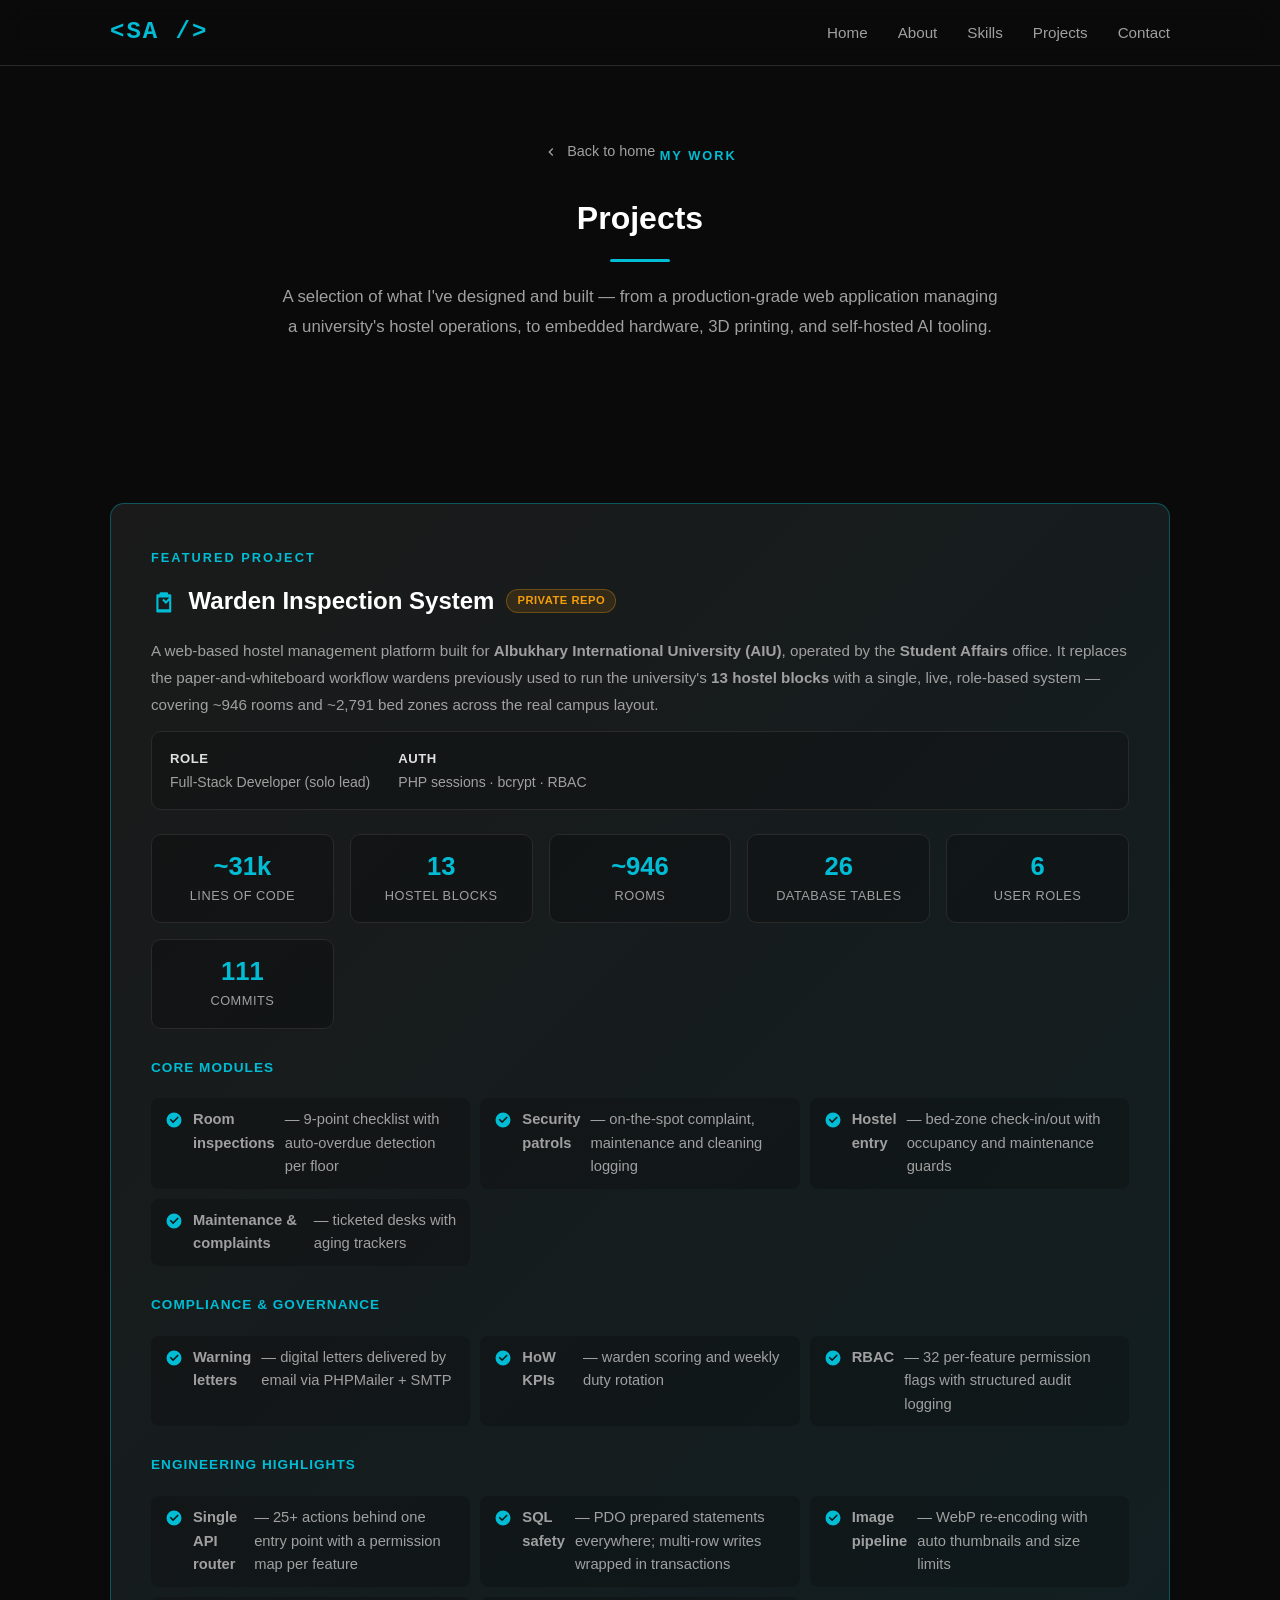
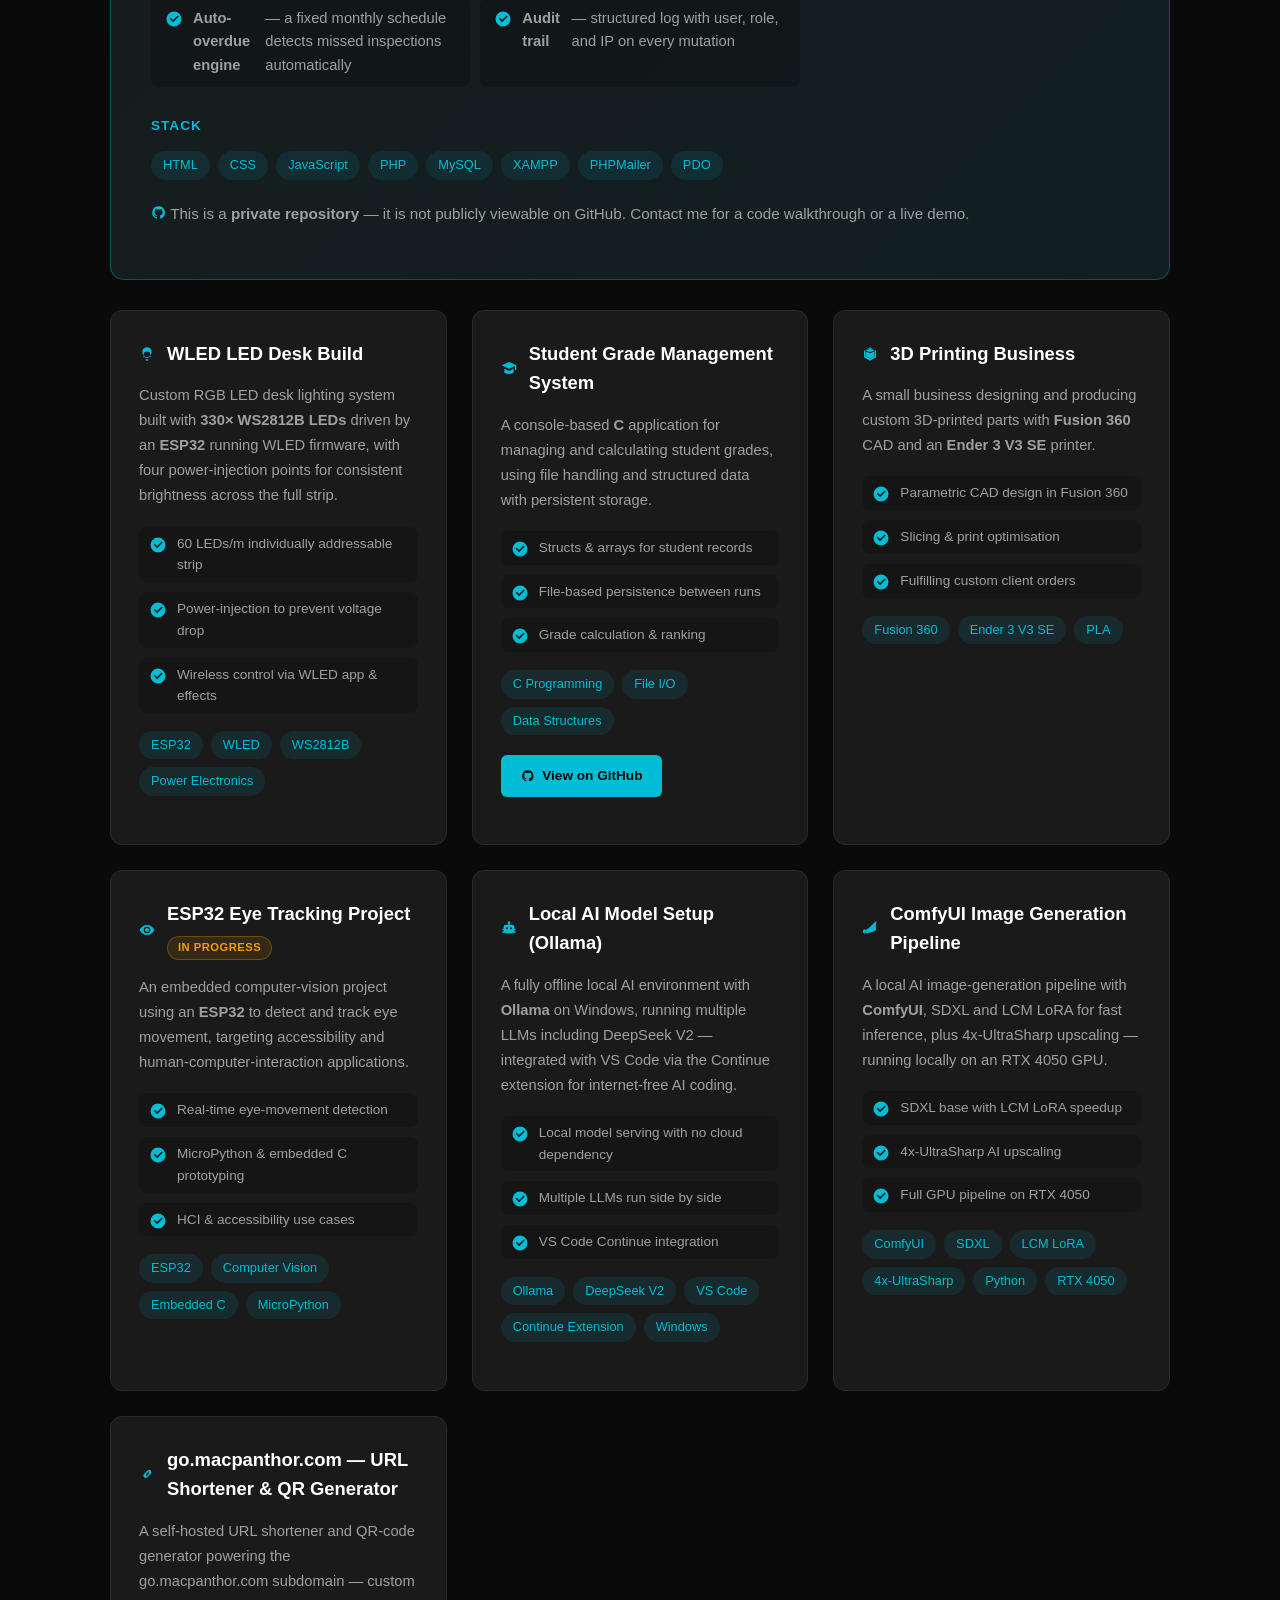
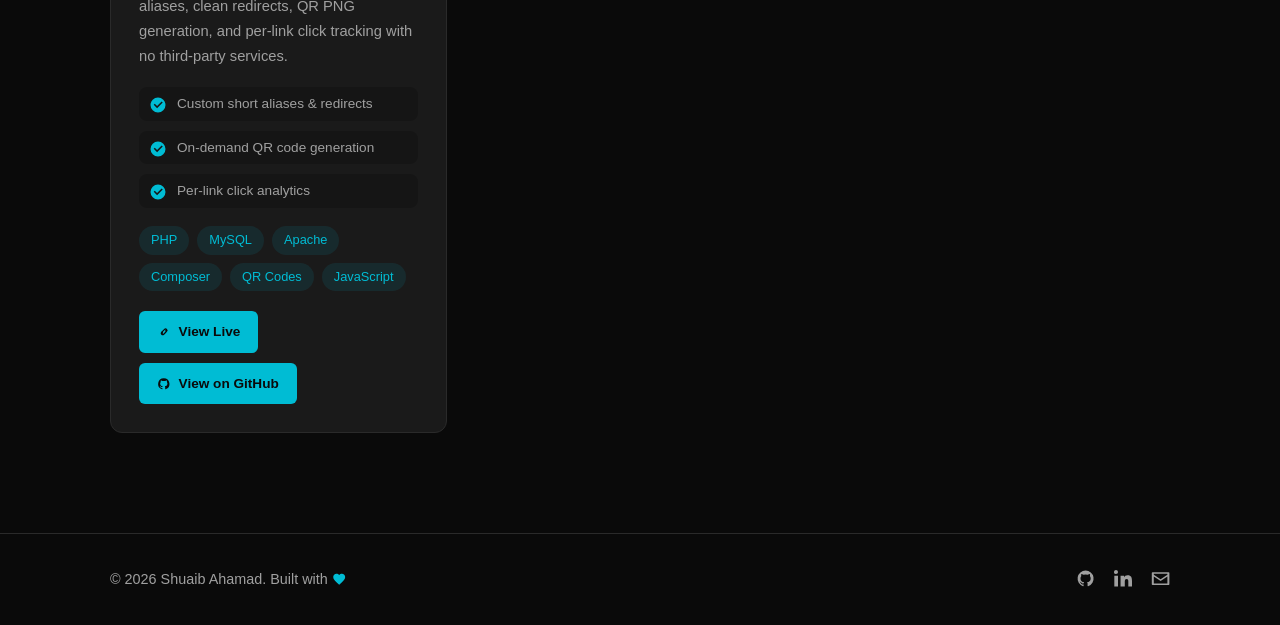
==== projects.html @ e22084c8 "Add dedicated projects page and update portfolio structure - Introduced `projects.html` for detailed" ====
<!DOCTYPE html>
<html lang="en">
<head>
  <meta charset="UTF-8">
  <meta name="viewport" content="width=device-width, initial-scale=1.0">
  <meta name="description" content="Projects by Shuaib Ahamad — the Warden Inspection System, WLED LED desk build, student grade management, 3D printing, ESP32 eye tracking, and more.">
  <title>Projects | Shuaib Ahamad</title>
  <meta property="og:title" content="Projects | Shuaib Ahamad" />
  <meta property="og:description" content="Explore Shuaib Ahamad's projects — full-stack web systems, embedded hardware, and 3D printing." />
  <meta property="og:url" content="https://macpanthor.com/projects.html" />
  <meta property="og:type" content="website" />
  <meta name="theme-color" content="#0a0a0a" />
  <link rel="canonical" href="https://macpanthor.com/projects.html" />
  <link rel="stylesheet" href="style.css">
  <link rel="icon" type="image/x-icon" href="assets/favicon.ico?v=2">
  <link rel="icon" type="image/png" sizes="32x32" href="assets/favicon-32x32.png?v=2">
  <link rel="icon" type="image/png" sizes="16x16" href="assets/favicon-16x16.png?v=2">
  <link rel="apple-touch-icon" sizes="180x180" href="assets/apple-touch-icon.png?v=2">
  <link rel="manifest" href="assets/site.webmanifest">
</head>
<body>

  <!-- ===== SVG ICON SPRITE ===== -->
  <svg xmlns="http://www.w3.org/2000/svg" style="display:none" aria-hidden="true">
    <symbol id="i-clipboard-check" viewBox="0 0 24 24"><path d="M9 3h6a1 1 0 0 1 1 1v1h2a1 1 0 0 1 1 1v15a1 1 0 0 1-1 1H6a1 1 0 0 1-1-1V6a1 1 0 0 1 1-1h2V4a1 1 0 0 1 1-1zm-2 5v11h10V8H7zm3.5 2.5 1.4-1.4 2.1 2.1 3.6-3.6 1.4 1.4-5 5-3.5-3.5z"/></symbol>
    <symbol id="i-lightbulb" viewBox="0 0 24 24"><path d="M12 2a7 7 0 0 0-4 12.7c.6.5 1 1.3 1 2.1V17a1 1 0 0 0 1 1h4a1 1 0 0 0 1-1v-.2c0-.8.4-1.6 1-2.1A7 7 0 0 0 12 2zm-2 19a1 1 0 0 0 1 1h2a1 1 0 0 0 1-1v-1h-4v1zm-3-6.5V13.2a4 4 0 1 1 10 0v1.3a3 3 0 0 0 1 2.2l.3.3H5.7l.3-.3a3 3 0 0 0 1-2.2z"/></symbol>
    <symbol id="i-graduation-cap" viewBox="0 0 24 24"><path d="M12 3 1 8l11 5 9-4.09V15h2V8L12 3zM5 13.18V18c0 1.66 3.13 3 7 3s7-1.34 7-3v-4.82l-7 3.18-7-3.18z"/></symbol>
    <symbol id="i-cube" viewBox="0 0 24 24"><path d="M12 2 3 7v10l9 5 9-5V7l-9-5zm7 4.1v9.2l-7 3.9-7-3.9V6.1L12 3.4l7 2.7zM12 3.8 5.7 6.6 12 9.3l6.3-2.7L12 3.8zm0 7L5.7 8.2v7.2l6.3 3.5 6.3-3.5V8.2L12 10.8z"/></symbol>
    <symbol id="i-eye" viewBox="0 0 24 24"><path d="M12 4.5C7 4.5 2.7 7.6 1 12c1.7 4.4 6 7.5 11 7.5s9.3-3.1 11-7.5c-1.7-4.4-6-7.5-11-7.5zm0 12.5a5 5 0 1 1 0-10 5 5 0 0 1 0 10zm0-8a3 3 0 1 0 0 6 3 3 0 0 0 0-6z"/></symbol>
    <symbol id="i-robot" viewBox="0 0 24 24"><path d="M12 2a2 2 0 0 1 2 2c0 .74-.4 1.39-1 1.73V7h4a3 3 0 0 1 3 3v7a3 3 0 0 1-3 3H7a3 3 0 0 1-3-3v-7a3 3 0 0 1 3-3h4V5.73c-.6-.34-1-.99-1-1.73a2 2 0 0 1 2-2zM9 11a1.5 1.5 0 1 0 0 3 1.5 1.5 0 0 0 0-3zm6 0a1.5 1.5 0 1 0 0 3 1.5 1.5 0 0 0 0-3zM5 15H2v-2h3v2zm0 4H2v-2h3v2zm17-4h-3v-2h3v2zm0 4h-3v-2h3v2z"/></symbol>
    <symbol id="i-paint-brush" viewBox="0 0 24 24"><path d="M21.7 2.3a1 1 0 0 0-1.4 0l-10.6 10.6a5 5 0 0 0-2.3.54L5.6 15.2 5 14.6a2 2 0 0 0-3 .3l-.1.15a4.6 4.6 0 0 0-.5 2.3c.04.8.3 1.57.76 2.18.29.4.67.75 1.12 1 .32.18.6.24.83.15.24-.1.3-.37.16-.65l-.27-.55a2.2 2.2 0 0 1 0-.87l.08-.28.01.01a5 5 0 0 0 4.76 1.23l4.35-1.24 4.2-1.2.14-.04a5 5 0 0 0 3.06-6.6l-.01-.04zM7.8 17.8a2.3 2.3 0 0 1-1.48-.61l1.48-1.48v2.1zM20.4 4.4z"/></symbol>
    <symbol id="i-link" viewBox="0 0 24 24"><path d="M10.6 13.4a1 1 0 0 1 0-1.4l3.5-3.5a1.5 1.5 0 0 1 2.1 2.1l-1.2 1.2a1 1 0 0 0 1.4 1.4l1.2-1.2a3.5 3.5 0 0 0-5-5l-3.5 3.5a3.5 3.5 0 0 0 0 5 1 1 0 0 0 1.5-1.1zM14.6 10.6a1 1 0 0 1 0 1.4l-3.5 3.5A1.5 1.5 0 0 1 9 13.4l1.2-1.2a1 1 0 1 0-1.4-1.4L7.6 12a3.5 3.5 0 0 0 5 5l3.5-3.5a3.5 3.5 0 0 0 0-5 1 1 0 0 0-1.5 1.1z"/></symbol>
    <symbol id="i-github" viewBox="0 0 24 24"><path d="M12 2a10 10 0 0 0-3.16 19.49c.5.09.68-.22.68-.48v-1.7c-2.78.6-3.37-1.34-3.37-1.34-.45-1.16-1.11-1.47-1.11-1.47-.9-.62.07-.6.07-.6 1 .07 1.53 1.03 1.53 1.03.9 1.52 2.34 1.08 2.91.83.09-.65.35-1.09.63-1.34-2.22-.25-4.56-1.11-4.56-4.94 0-1.09.39-1.98 1.03-2.68-.1-.25-.45-1.27.1-2.64 0 0 .84-.27 2.75 1.02a9.58 9.58 0 0 1 5 0c1.91-1.29 2.75-1.02 2.75-1.02.55 1.37.2 2.39.1 2.64.64.7 1.03 1.59 1.03 2.68 0 3.84-2.34 4.68-4.57 4.93.36.31.68.92.68 1.85v2.74c0 .27.18.58.69.48A10 10 0 0 0 12 2z"/></symbol>
    <symbol id="i-chevron-left" viewBox="0 0 24 24"><path d="M15.41 7.41 14 6l-6 6 6 6 1.41-1.41L10.83 12z"/></symbol>
    <symbol id="i-check-circle" viewBox="0 0 24 24"><path d="M12 2a10 10 0 1 0 0 20 10 10 0 0 0 0-20zm-1.2 14.2-4.5-4.5 1.4-1.4 3.1 3.1 6.1-6.1 1.4 1.4-7.5 7.5z"/></symbol>
    <symbol id="i-heart" viewBox="0 0 24 24"><path d="M12 21.35l-1.45-1.32C5.4 15.36 2 12.28 2 8.5 2 5.42 4.42 3 7.5 3c1.74 0 3.41.81 4.5 2.09C13.09 3.81 14.76 3 16.5 3 19.58 3 22 5.42 22 8.5c0 3.78-3.4 6.86-8.55 11.54L12 21.35z"/></symbol>
    <symbol id="i-linkedin" viewBox="0 0 24 24"><path d="M4.98 3.5A2.5 2.5 0 1 1 0 3.5a2.5 2.5 0 0 1 4.98 0zM.4 8.4h4.6V22H.4V8.4zM8.2 8.4h4.4v1.9h.06c.61-1.16 2.11-2.38 4.34-2.38 4.64 0 5.5 3.05 5.5 7.02V22h-4.6v-6.17c0-1.47-.03-3.36-2.05-3.36-2.05 0-2.36 1.6-2.36 3.25V22H8.2V8.4z"/></symbol>
    <symbol id="i-envelope" viewBox="0 0 24 24"><path d="M2 4h20a1 1 0 0 1 1 1v14a1 1 0 0 1-1 1H2a1 1 0 0 1-1-1V5a1 1 0 0 1 1-1zm1.5 2v1.2l8.5 5.6 8.5-5.6V6h-17zm17 12v-8.6L12 15 3.5 9.4V18h17z"/></symbol>
    <symbol id="i-database" viewBox="0 0 24 24"><path d="M12 2C7.6 2 4 3.1 4 4.5v5C4 10.9 7.6 12 12 12s8-1.1 8-2.5v-5C20 3.1 16.4 2 12 2zm0 5c-4.4 0-8-1.1-8-2.5S7.6 2 12 2s8 1.1 8 2.5S16.4 7 12 7zM4 12.5c0 1.4 3.6 2.5 8 2.5s8-1.1 8-2.5V10c-2 .8-4.8 1.3-8 1.3s-6-.5-8-1.3v2.5zm0 5c0 1.4 3.6 2.5 8 2.5s8-1.1 8-2.5V15c-2 .8-4.8 1.3-8 1.3s-6-.5-8-1.3v2.5z"/></symbol>
    <symbol id="i-users" viewBox="0 0 24 24"><path d="M16 11a4 4 0 1 0-4-4 4 4 0 0 0 4 4zm-8 0a4 4 0 1 0-4-4 4 4 0 0 0 4 4zm8 2a6 6 0 0 0-6 6 1 1 0 0 0 1 1h10a1 1 0 0 0 1-1 6 6 0 0 0-6-6zM8 13a6 6 0 0 0-6 6 1 1 0 0 0 1 1h4.1a7 7 0 0 1 1.78-4.17A6 6 0 0 0 8 13z"/></symbol>
  </svg>

  <!-- ===== SKIP LINK ===== -->
  <a href="#projects" class="skip-link">Skip to content</a>

  <!-- ===== NAVBAR ===== -->
  <nav id="navbar" aria-label="Primary">
    <div class="nav-container">
      <a href="index.html" class="nav-logo" aria-label="Shuaib Ahamad — Home">&lt;SA /&gt;</a>
      <ul class="nav-links" id="navLinks">
        <li><a href="index.html#home" class="nav-link">Home</a></li>
        <li><a href="index.html#about" class="nav-link">About</a></li>
        <li><a href="index.html#skills" class="nav-link">Skills</a></li>
        <li><a href="projects.html" class="nav-link active">Projects</a></li>
        <li><a href="index.html#contact" class="nav-link">Contact</a></li>
      </ul>
      <div class="hamburger" id="hamburger">
        <span></span>
        <span></span>
        <span></span>
      </div>
    </div>
  </nav>

  <main id="main">

  <!-- ===== PROJECTS HERO ===== -->
  <section id="projects" class="project-hero">
    <div class="container">
      <a href="index.html" class="back-to-home">
        <svg class="icon"><use href="#i-chevron-left"/></svg> Back to home
      </a>
      <span class="project-eyebrow">My Work</span>
      <h1 class="section-title">Projects</h1>
      <div class="divider"></div>
      <p class="project-hero-intro">
        A selection of what I've designed and built — from a production-grade web application managing a
        university's hostel operations, to embedded hardware, 3D printing, and self-hosted AI tooling.
      </p>
    </div>
  </section>

  <!-- ===== FEATURED PROJECT ===== -->
  <section class="section">
    <div class="container">

      <div class="featured-project primary">
        <span class="project-eyebrow">Featured Project</span>
        <h3>
          <svg class="icon"><use href="#i-clipboard-check"/></svg>
          Warden Inspection System
          <span class="project-private">Private Repo</span>
        </h3>
        <p class="project-detail">
          A web-based hostel management platform built for <strong>Albukhary International University (AIU)</strong>,
          operated by the <strong>Student Affairs</strong> office. It replaces the paper-and-whiteboard workflow wardens
          previously used to run the university's <strong>13 hostel blocks</strong> with a single, live, role-based system —
          covering ~946 rooms and ~2,791 bed zones across the real campus layout.
        </p>

        <div class="project-meta">
          <div class="project-meta-item"><strong>Role</strong>Full-Stack Developer (solo lead)</div>
          <div class="project-meta-item"><strong>Auth</strong>PHP sessions · bcrypt · RBAC</div>
        </div>

        <div class="project-stats">
          <div class="project-stat">
            <span class="stat-value">~31k</span>
            <span class="stat-label">Lines of code</span>
          </div>
          <div class="project-stat">
            <span class="stat-value">13</span>
            <span class="stat-label">Hostel blocks</span>
          </div>
          <div class="project-stat">
            <span class="stat-value">~946</span>
            <span class="stat-label">Rooms</span>
          </div>
          <div class="project-stat">
            <span class="stat-value">26</span>
            <span class="stat-label">Database tables</span>
          </div>
          <div class="project-stat">
            <span class="stat-value">6</span>
            <span class="stat-label">User roles</span>
          </div>
          <div class="project-stat">
            <span class="stat-value">111</span>
            <span class="stat-label">Commits</span>
          </div>
        </div>

        <p class="project-section-label">Core Modules</p>
        <ul class="project-highlights">
          <li><svg class="icon"><use href="#i-check-circle"/></svg> <strong>Room inspections</strong> — 9-point checklist with auto-overdue detection per floor</li>
          <li><svg class="icon"><use href="#i-check-circle"/></svg> <strong>Security patrols</strong> — on-the-spot complaint, maintenance and cleaning logging</li>
          <li><svg class="icon"><use href="#i-check-circle"/></svg> <strong>Hostel entry</strong> — bed-zone check-in/out with occupancy and maintenance guards</li>
          <li><svg class="icon"><use href="#i-check-circle"/></svg> <strong>Maintenance &amp; complaints</strong> — ticketed desks with aging trackers</li>
        </ul>

        <p class="project-section-label">Compliance &amp; Governance</p>
        <ul class="project-highlights">
          <li><svg class="icon"><use href="#i-check-circle"/></svg> <strong>Warning letters</strong> — digital letters delivered by email via PHPMailer + SMTP</li>
          <li><svg class="icon"><use href="#i-check-circle"/></svg> <strong>HoW KPIs</strong> — warden scoring and weekly duty rotation</li>
          <li><svg class="icon"><use href="#i-check-circle"/></svg> <strong>RBAC</strong> — 32 per-feature permission flags with structured audit logging</li>
        </ul>

        <p class="project-section-label">Engineering Highlights</p>
        <ul class="project-highlights">
          <li><svg class="icon"><use href="#i-check-circle"/></svg> <strong>Single API router</strong> — 25+ actions behind one entry point with a permission map per feature</li>
          <li><svg class="icon"><use href="#i-check-circle"/></svg> <strong>SQL safety</strong> — PDO prepared statements everywhere; multi-row writes wrapped in transactions</li>
          <li><svg class="icon"><use href="#i-check-circle"/></svg> <strong>Image pipeline</strong> — WebP re-encoding with auto thumbnails and size limits</li>
          <li><svg class="icon"><use href="#i-check-circle"/></svg> <strong>Auto-overdue engine</strong> — a fixed monthly schedule detects missed inspections automatically</li>
          <li><svg class="icon"><use href="#i-check-circle"/></svg> <strong>Audit trail</strong> — structured log with user, role, and IP on every mutation</li>
        </ul>

        <p class="project-section-label">Stack</p>
        <div class="project-tags">
          <span>HTML</span>
          <span>CSS</span>
          <span>JavaScript</span>
          <span>PHP</span>
          <span>MySQL</span>
          <span>XAMPP</span>
          <span>PHPMailer</span>
          <span>PDO</span>
        </div>

        <p class="project-detail" style="margin-top:20px;">
          <svg class="icon" style="color:var(--accent);vertical-align:-2px;"><use href="#i-github"/></svg>
          This is a <strong>private repository</strong> — it is not publicly viewable on GitHub. Contact me for a
          code walkthrough or a live demo.
        </p>
      </div>

      <!-- ===== OTHER PROJECTS ===== -->
      <div class="projects-grid">

        <!-- WLED -->
        <div class="project-card">
          <div class="project-header">
            <svg class="icon project-icon"><use href="#i-lightbulb"/></svg>
            <h3>WLED LED Desk Build</h3>
          </div>
          <p class="project-desc">
            Custom RGB LED desk lighting system built with <strong>330× WS2812B LEDs</strong> driven by an
            <strong>ESP32</strong> running WLED firmware, with four power-injection points for consistent
            brightness across the full strip.
          </p>
          <ul class="project-highlights">
            <li><svg class="icon"><use href="#i-check-circle"/></svg> 60 LEDs/m individually addressable strip</li>
            <li><svg class="icon"><use href="#i-check-circle"/></svg> Power-injection to prevent voltage drop</li>
            <li><svg class="icon"><use href="#i-check-circle"/></svg> Wireless control via WLED app &amp; effects</li>
          </ul>
          <div class="project-tags">
            <span>ESP32</span>
            <span>WLED</span>
            <span>WS2812B</span>
            <span>Power Electronics</span>
          </div>
        </div>

        <!-- Student Grade -->
        <div class="project-card">
          <div class="project-header">
            <svg class="icon project-icon"><use href="#i-graduation-cap"/></svg>
            <h3>Student Grade Management System</h3>
          </div>
          <p class="project-desc">
            A console-based <strong>C</strong> application for managing and calculating student grades, using
            file handling and structured data with persistent storage.
          </p>
          <ul class="project-highlights">
            <li><svg class="icon"><use href="#i-check-circle"/></svg> Structs &amp; arrays for student records</li>
            <li><svg class="icon"><use href="#i-check-circle"/></svg> File-based persistence between runs</li>
            <li><svg class="icon"><use href="#i-check-circle"/></svg> Grade calculation &amp; ranking</li>
          </ul>
          <div class="project-tags">
            <span>C Programming</span>
            <span>File I/O</span>
            <span>Data Structures</span>
          </div>
          <a href="https://github.com/macpanthor/student-grade-management" target="_blank" class="btn btn-small btn-primary" aria-label="View Student Grade Management System on GitHub">
            <svg class="icon"><use href="#i-github"/></svg> View on GitHub
          </a>
        </div>

        <!-- 3D Printing -->
        <div class="project-card">
          <div class="project-header">
            <svg class="icon project-icon"><use href="#i-cube"/></svg>
            <h3>3D Printing Business</h3>
          </div>
          <p class="project-desc">
            A small business designing and producing custom 3D-printed parts with <strong>Fusion 360</strong> CAD
            and an <strong>Ender 3 V3 SE</strong> printer.
          </p>
          <ul class="project-highlights">
            <li><svg class="icon"><use href="#i-check-circle"/></svg> Parametric CAD design in Fusion 360</li>
            <li><svg class="icon"><use href="#i-check-circle"/></svg> Slicing &amp; print optimisation</li>
            <li><svg class="icon"><use href="#i-check-circle"/></svg> Fulfilling custom client orders</li>
          </ul>
          <div class="project-tags">
            <span>Fusion 360</span>
            <span>Ender 3 V3 SE</span>
            <span>PLA</span>
          </div>
        </div>

        <!-- ESP32 Eye Tracking -->
        <div class="project-card">
          <div class="project-header">
            <svg class="icon project-icon"><use href="#i-eye"/></svg>
            <h3>ESP32 Eye Tracking Project <span class="project-status">In Progress</span></h3>
          </div>
          <p class="project-desc">
            An embedded computer-vision project using an <strong>ESP32</strong> to detect and track eye movement,
            targeting accessibility and human-computer-interaction applications.
          </p>
          <ul class="project-highlights">
            <li><svg class="icon"><use href="#i-check-circle"/></svg> Real-time eye-movement detection</li>
            <li><svg class="icon"><use href="#i-check-circle"/></svg> MicroPython &amp; embedded C prototyping</li>
            <li><svg class="icon"><use href="#i-check-circle"/></svg> HCI &amp; accessibility use cases</li>
          </ul>
          <div class="project-tags">
            <span>ESP32</span>
            <span>Computer Vision</span>
            <span>Embedded C</span>
            <span>MicroPython</span>
          </div>
        </div>

        <!-- Local AI -->
        <div class="project-card">
          <div class="project-header">
            <svg class="icon project-icon"><use href="#i-robot"/></svg>
            <h3>Local AI Model Setup (Ollama)</h3>
          </div>
          <p class="project-desc">
            A fully offline local AI environment with <strong>Ollama</strong> on Windows, running multiple LLMs
            including DeepSeek V2 — integrated with VS Code via the Continue extension for internet-free AI coding.
          </p>
          <ul class="project-highlights">
            <li><svg class="icon"><use href="#i-check-circle"/></svg> Local model serving with no cloud dependency</li>
            <li><svg class="icon"><use href="#i-check-circle"/></svg> Multiple LLMs run side by side</li>
            <li><svg class="icon"><use href="#i-check-circle"/></svg> VS Code Continue integration</li>
          </ul>
          <div class="project-tags">
            <span>Ollama</span>
            <span>DeepSeek V2</span>
            <span>VS Code</span>
            <span>Continue Extension</span>
            <span>Windows</span>
          </div>
        </div>

        <!-- ComfyUI -->
        <div class="project-card">
          <div class="project-header">
            <svg class="icon project-icon"><use href="#i-paint-brush"/></svg>
            <h3>ComfyUI Image Generation Pipeline</h3>
          </div>
          <p class="project-desc">
            A local AI image-generation pipeline with <strong>ComfyUI</strong>, SDXL and LCM LoRA for fast inference,
            plus 4x-UltraSharp upscaling — running locally on an RTX 4050 GPU.
          </p>
          <ul class="project-highlights">
            <li><svg class="icon"><use href="#i-check-circle"/></svg> SDXL base with LCM LoRA speedup</li>
            <li><svg class="icon"><use href="#i-check-circle"/></svg> 4x-UltraSharp AI upscaling</li>
            <li><svg class="icon"><use href="#i-check-circle"/></svg> Full GPU pipeline on RTX 4050</li>
          </ul>
          <div class="project-tags">
            <span>ComfyUI</span>
            <span>SDXL</span>
            <span>LCM LoRA</span>
            <span>4x-UltraSharp</span>
            <span>Python</span>
            <span>RTX 4050</span>
          </div>
        </div>

        <!-- go.macpanthor -->
        <div class="project-card">
          <div class="project-header">
            <svg class="icon project-icon"><use href="#i-link"/></svg>
            <h3>go.macpanthor.com — URL Shortener &amp; QR Generator</h3>
          </div>
          <p class="project-desc">
            A self-hosted URL shortener and QR-code generator powering the go.macpanthor.com subdomain — custom
            aliases, clean redirects, QR PNG generation, and per-link click tracking with no third-party services.
          </p>
          <ul class="project-highlights">
            <li><svg class="icon"><use href="#i-check-circle"/></svg> Custom short aliases &amp; redirects</li>
            <li><svg class="icon"><use href="#i-check-circle"/></svg> On-demand QR code generation</li>
            <li><svg class="icon"><use href="#i-check-circle"/></svg> Per-link click analytics</li>
          </ul>
          <div class="project-tags">
            <span>PHP</span>
            <span>MySQL</span>
            <span>Apache</span>
            <span>Composer</span>
            <span>QR Codes</span>
            <span>JavaScript</span>
          </div>
          <div class="project-links">
            <a href="https://go.macpanthor.com" target="_blank" class="btn btn-small btn-primary" aria-label="Open go.macpanthor.com live site">
              <svg class="icon"><use href="#i-link"/></svg> View Live
            </a>
            <a href="https://github.com/macpanthor/go-macpanthor" target="_blank" class="btn btn-small btn-primary" aria-label="View go-macpanthor on GitHub">
              <svg class="icon"><use href="#i-github"/></svg> View on GitHub
            </a>
          </div>
        </div>

      </div>
    </div>
  </section>

  </main>

  <!-- ===== FOOTER ===== -->
  <footer>
    <div class="container">
      <p>&copy; 2026 Shuaib Ahamad. Built with <svg class="icon" style="color:#00bcd4;"><use href="#i-heart"/></svg></p>
      <div class="footer-socials">
        <a href="https://github.com/macpanthor" target="_blank" aria-label="GitHub"><svg class="icon" aria-hidden="true"><use href="#i-github"/></svg><span class="sr-only">GitHub</span></a>
        <a href="https://www.linkedin.com/in/shuaibahamad" target="_blank" aria-label="LinkedIn"><svg class="icon" aria-hidden="true"><use href="#i-linkedin"/></svg><span class="sr-only">LinkedIn</span></a>
        <a href="mailto:shuiab@macpanthor.com" aria-label="Email"><svg class="icon" aria-hidden="true"><use href="#i-envelope"/></svg><span class="sr-only">Email</span></a>
      </div>
    </div>
  </footer>

  <script src="script.js" defer></script>
</body>
</html>
---- style.css ----
/* ===== RESET & BASE ===== */
*,
*::before,
*::after {
  margin: 0;
  padding: 0;
  box-sizing: border-box;
}

html {
  scroll-behavior: smooth;
  scroll-padding-top: 70px;
}

:root {
  --bg-primary: #0a0a0a;
  --bg-secondary: #111111;
  --bg-card: #1a1a1a;
  --text-primary: #e0e0e0;
  --text-secondary: #a0a0a0;
  --accent: #00bcd4;
  --accent-hover: #26c6da;
  --accent-dim: rgba(0, 188, 212, 0.1);
  --border-color: #2a2a2a;
  --font-mono: 'Courier New', Courier, monospace;
}

body {
  font-family: 'Segoe UI', Tahoma, Geneva, Verdana, sans-serif;
  background-color: var(--bg-primary);
  color: var(--text-primary);
  line-height: 1.6;
  overflow-x: hidden;
}

a {
  text-decoration: none;
  color: inherit;
}

ul {
  list-style: none;
}

img {
  max-width: 100%;
}

.container {
  max-width: 1100px;
  margin: 0 auto;
  padding: 0 20px;
}

/* ===== SCROLLBAR ===== */
::-webkit-scrollbar {
  width: 8px;
}
::-webkit-scrollbar-track {
  background: var(--bg-primary);
}
::-webkit-scrollbar-thumb {
  background: #333;
  border-radius: 4px;
}
::-webkit-scrollbar-thumb:hover {
  background: #555;
}

/* ===== NAVBAR ===== */
#navbar {
  position: fixed;
  top: 0;
  left: 0;
  right: 0;
  z-index: 1000;
  background: rgba(10, 10, 10, 0.9);
  backdrop-filter: blur(12px);
  -webkit-backdrop-filter: blur(12px);
  border-bottom: 1px solid var(--border-color);
  transition: box-shadow 0.3s ease;
}

#navbar.scrolled {
  box-shadow: 0 2px 20px rgba(0, 188, 212, 0.08);
}

.nav-container {
  max-width: 1100px;
  margin: 0 auto;
  padding: 0 20px;
  display: flex;
  align-items: center;
  justify-content: space-between;
  height: 65px;
}

.nav-logo {
  font-family: var(--font-mono);
  font-size: 1.5rem;
  font-weight: bold;
  color: var(--accent);
  letter-spacing: 2px;
  transition: text-shadow 0.3s ease;
}

.nav-logo:hover {
  text-shadow: 0 0 15px rgba(0, 188, 212, 0.5);
}

.nav-links {
  display: flex;
  gap: 30px;
}

.nav-link {
  font-size: 0.95rem;
  color: var(--text-secondary);
  position: relative;
  padding: 5px 0;
  transition: color 0.3s ease;
}

.nav-link::after {
  content: '';
  position: absolute;
  bottom: -2px;
  left: 0;
  width: 0;
  height: 2px;
  background: var(--accent);
  transition: width 0.3s ease;
}

.nav-link:hover,
.nav-link.active {
  color: var(--accent);
}

.nav-link:hover::after,
.nav-link.active::after {
  width: 100%;
}

/* Hamburger */
.hamburger {
  display: none;
  flex-direction: column;
  gap: 5px;
  cursor: pointer;
  padding: 5px;
}

.hamburger span {
  display: block;
  width: 25px;
  height: 2px;
  background: var(--text-primary);
  transition: all 0.3s ease;
  border-radius: 2px;
}

.hamburger.active span:nth-child(1) {
  transform: rotate(45deg) translate(5px, 5px);
}

.hamburger.active span:nth-child(2) {
  opacity: 0;
}

.hamburger.active span:nth-child(3) {
  transform: rotate(-45deg) translate(5px, -5px);
}

/* ===== HERO SECTION ===== */
.hero {
  min-height: 100vh;
  display: flex;
  align-items: center;
  justify-content: center;
  text-align: center;
  padding: 100px 20px 60px;
  background: linear-gradient(135deg, var(--bg-primary) 0%, #0d1a1e 50%, var(--bg-primary) 100%);
  position: relative;
  overflow: hidden;
}

.hero::before {
  content: '';
  position: absolute;
  top: -50%;
  left: -50%;
  width: 200%;
  height: 200%;
  background: radial-gradient(circle at 30% 50%, rgba(0, 188, 212, 0.03) 0%, transparent 50%);
  pointer-events: none;
}

.hero-content {
  position: relative;
  z-index: 1;
  max-width: 800px;
}

.hero-greeting {
  font-size: 1.2rem;
  color: var(--accent);
  margin-bottom: 10px;
  font-family: var(--font-mono);
  letter-spacing: 3px;
  text-transform: uppercase;
  opacity: 0;
  animation: fadeInDown 0.8s ease forwards;
}

.hero-name {
  font-size: 3.5rem;
  font-weight: 800;
  margin-bottom: 15px;
  background: linear-gradient(135deg, #ffffff 0%, var(--accent) 100%);
  -webkit-background-clip: text;
  -webkit-text-fill-color: transparent;
  background-clip: text;
  opacity: 0;
  animation: fadeInDown 0.8s ease 0.2s forwards;
}

.hero-title-wrapper {
  font-size: 1.3rem;
  margin-bottom: 15px;
  min-height: 1.6em; /* reserve space to prevent CLS from typewriter */
  opacity: 0;
  animation: fadeInDown 0.8s ease 0.4s forwards;
}

.hero-title-dynamic {
  min-height: 1em;
  display: inline-block;
}

.hero-title-static {
  color: var(--text-secondary);
}

.hero-title-dynamic {
  color: var(--accent);
  font-weight: 600;
  border-right: 2px solid var(--accent);
  padding-right: 5px;
  will-change: border-color;
}

@keyframes blink {
  50% { border-color: transparent; }
}

@media (prefers-reduced-motion: no-preference) {
  .hero-title-dynamic {
    animation: blink 0.7s step-end infinite;
  }
}

.hero-subtitle {
  font-size: 1rem;
  color: var(--text-secondary);
  margin-bottom: 35px;
  opacity: 0;
  animation: fadeInDown 0.8s ease 0.6s forwards;
}

.hero-buttons {
  display: flex;
  gap: 15px;
  justify-content: center;
  flex-wrap: wrap;
  opacity: 0;
  animation: fadeInDown 0.8s ease 0.8s forwards;
}

/* ===== BUTTONS ===== */
.btn {
  display: inline-flex;
  align-items: center;
  gap: 8px;
  padding: 12px 28px;
  border-radius: 6px;
  font-size: 0.95rem;
  font-weight: 600;
  cursor: pointer;
  transition: all 0.3s ease;
  border: 2px solid transparent;
}

.btn-primary {
  background: var(--accent);
  color: #0a0a0a;
}

.btn-primary:hover {
  background: var(--accent-hover);
  transform: translateY(-3px);
  box-shadow: 0 8px 25px rgba(0, 188, 212, 0.3);
}

.btn-secondary {
  background: transparent;
  color: var(--accent);
  border-color: var(--accent);
}

.btn-secondary:hover {
  background: var(--accent-dim);
  transform: translateY(-3px);
  box-shadow: 0 8px 25px rgba(0, 188, 212, 0.15);
}

.btn-outline {
  background: transparent;
  color: var(--text-primary);
  border-color: var(--border-color);
}

.btn-outline:hover {
  border-color: var(--accent);
  color: var(--accent);
  transform: translateY(-3px);
}

.btn-small {
  padding: 8px 18px;
  font-size: 0.85rem;
}

/* ===== SECTIONS ===== */
.section {
  padding: 100px 0;
}

.section-alt {
  background: var(--bg-secondary);
}

.section-title {
  text-align: center;
  font-size: 2rem;
  font-weight: 700;
  margin-bottom: 15px;
  color: #ffffff;
}

.divider {
  width: 60px;
  height: 3px;
  background: var(--accent);
  margin: 0 auto 50px;
  border-radius: 2px;
}

/* ===== ABOUT ===== */
.about-content {
  display: grid;
  grid-template-columns: 1fr 1fr;
  gap: 40px;
  align-items: start;
}

.about-text p {
  color: var(--text-secondary);
  margin-bottom: 20px;
  font-size: 1.05rem;
  line-height: 1.8;
}

.about-text strong {
  color: var(--accent);
}

.about-info {
  display: flex;
  flex-direction: column;
  gap: 15px;
}

.info-item {
  display: flex;
  align-items: center;
  gap: 12px;
  padding: 14px 18px;
  background: var(--bg-card);
  border: 1px solid var(--border-color);
  border-radius: 8px;
  transition: all 0.3s ease;
}

.info-item:hover {
  border-color: var(--accent);
  transform: translateX(5px);
}

.info-item .icon {
  color: var(--accent);
  width: 24px;
  height: 24px;
  font-size: 1.2rem;
}

.info-item span {
  color: var(--text-secondary);
  font-size: 0.95rem;
}

/* ===== SKILLS ===== */
.skills-category {
  margin-bottom: 40px;
}

.skills-category:last-child {
  margin-bottom: 0;
}

.category-title {
  font-size: 1.2rem;
  color: var(--accent);
  margin-bottom: 20px;
  display: flex;
  align-items: center;
  gap: 10px;
}

.skills-grid {
  display: flex;
  flex-wrap: wrap;
  gap: 12px;
}

.skill-badge {
  display: inline-flex;
  align-items: center;
  gap: 8px;
  padding: 10px 18px;
  background: var(--bg-card);
  border: 1px solid var(--border-color);
  border-radius: 8px;
  font-size: 0.9rem;
  color: var(--text-primary);
  transition: all 0.3s ease;
}

.skill-badge:hover {
  border-color: var(--accent);
  transform: translateY(-4px);
  box-shadow: 0 6px 20px rgba(0, 188, 212, 0.15);
}

.skill-badge .icon {
  width: 1.2rem;
  height: 1.2rem;
}

.skill-badge img {
  width: 1.4rem;
  height: 1.4rem;
  border-radius: 4px;
  flex-shrink: 0;
  object-fit: contain;
}

/* ===== PROJECTS ===== */
.projects-grid {
  display: grid;
  grid-template-columns: repeat(auto-fill, minmax(320px, 1fr));
  gap: 25px;
}

.project-card {
  background: var(--bg-card);
  border: 1px solid var(--border-color);
  border-radius: 12px;
  padding: 28px;
  display: flex;
  flex-direction: column;
  transition: all 0.4s ease;
}

.project-card:hover {
  border-color: var(--accent);
  transform: translateY(-8px);
  box-shadow: 0 12px 40px rgba(0, 188, 212, 0.1);
}

.project-header {
  display: flex;
  align-items: center;
  gap: 12px;
  margin-bottom: 15px;
}

.project-icon {
  width: 1.6rem;
  height: 1.6rem;
  color: var(--accent);
}

.project-card h3 {
  font-size: 1.15rem;
  color: #ffffff;
  display: flex;
  align-items: center;
  flex-wrap: wrap;
  gap: 8px;
}

.project-status {
  font-size: 0.7rem;
  font-weight: 600;
  color: #f59e0b;
  background: rgba(245, 158, 11, 0.12);
  border: 1px solid rgba(245, 158, 11, 0.3);
  padding: 2px 10px;
  border-radius: 20px;
  letter-spacing: 0.5px;
  text-transform: uppercase;
}

.project-desc {
  color: var(--text-secondary);
  font-size: 0.92rem;
  line-height: 1.7;
  margin-bottom: 18px;
}

.project-tags {
  display: flex;
  flex-wrap: wrap;
  gap: 8px;
  margin-bottom: 20px;
}

.project-tags span {
  padding: 4px 12px;
  background: var(--accent-dim);
  color: var(--accent);
  border-radius: 20px;
  font-size: 0.8rem;
  font-weight: 500;
}

.project-card .btn {
  align-self: flex-start;
}

.project-links {
  display: flex;
  flex-wrap: wrap;
  gap: 10px;
}

.project-links .btn {
  padding-left: 16px;
  padding-right: 16px;
}

.projects-cta {
  text-align: center;
  margin-top: 40px;
}

/* ===== PROJECTS DEDICATED PAGE ===== */
.project-private {
  font-size: 0.7rem;
  font-weight: 600;
  color: #f59e0b;
  background: rgba(245, 158, 11, 0.12);
  border: 1px solid rgba(245, 158, 11, 0.3);
  padding: 2px 10px;
  border-radius: 20px;
  letter-spacing: 0.5px;
  text-transform: uppercase;
  flex-shrink: 0;
}

.project-hero {
  padding: 140px 0 60px;
  text-align: center;
}

.project-hero .divider {
  margin-bottom: 20px;
}

.project-hero-intro {
  max-width: 720px;
  margin: 0 auto;
  color: var(--text-secondary);
  font-size: 1.05rem;
  line-height: 1.8;
}

.featured-project {
  background: var(--bg-card);
  border: 1px solid var(--border-color);
  border-radius: 14px;
  padding: 40px;
  margin-bottom: 30px;
}

.featured-project.primary {
  border-color: rgba(0, 188, 212, 0.35);
  background: linear-gradient(135deg, #1a1a1a 0%, #111f22 100%);
}

.featured-project h3 {
  font-size: 1.5rem;
  color: #ffffff;
  display: flex;
  align-items: center;
  flex-wrap: wrap;
  gap: 12px;
  margin-bottom: 16px;
}

.featured-project h3 .icon {
  width: 1.6rem;
  height: 1.6rem;
  color: var(--accent);
}

.project-stats {
  display: grid;
  grid-template-columns: repeat(auto-fit, minmax(160px, 1fr));
  gap: 16px;
  margin: 24px 0;
}

.project-stat {
  background: rgba(0, 0, 0, 0.25);
  border: 1px solid var(--border-color);
  border-radius: 10px;
  padding: 16px;
  text-align: center;
}

.project-stat .stat-value {
  display: block;
  font-size: 1.6rem;
  font-weight: 800;
  color: var(--accent);
  line-height: 1.2;
}

.project-stat .stat-label {
  display: block;
  font-size: 0.8rem;
  color: var(--text-secondary);
  margin-top: 4px;
  text-transform: uppercase;
  letter-spacing: 0.5px;
}

.project-highlights {
  margin: 20px 0;
  padding-left: 0;
  display: grid;
  grid-template-columns: repeat(auto-fit, minmax(240px, 1fr));
  gap: 10px;
}

.project-highlights li {
  display: flex;
  align-items: flex-start;
  gap: 10px;
  color: var(--text-secondary);
  font-size: 0.92rem;
  line-height: 1.6;
  padding: 10px 14px;
  background: rgba(0, 0, 0, 0.2);
  border-radius: 8px;
}

.project-highlights li .icon {
  color: var(--accent);
  width: 18px;
  height: 18px;
  margin-top: 3px;
  flex-shrink: 0;
}

.project-section-label {
  font-size: 0.85rem;
  color: var(--accent);
  text-transform: uppercase;
  letter-spacing: 1px;
  margin: 28px 0 14px;
  font-weight: 600;
}

.project-detail {
  color: var(--text-secondary);
  font-size: 0.95rem;
  line-height: 1.8;
  margin-bottom: 12px;
}

.back-to-home {
  display: inline-flex;
  align-items: center;
  gap: 8px;
  color: var(--text-secondary);
  font-size: 0.9rem;
  margin-bottom: 30px;
  transition: color 0.3s ease;
}

.back-to-home:hover {
  color: var(--accent);
}

.back-to-home .icon {
  width: 1rem;
  height: 1rem;
}

.project-eyebrow {
  display: inline-block;
  font-size: 0.8rem;
  font-weight: 600;
  color: var(--accent);
  text-transform: uppercase;
  letter-spacing: 2px;
  margin-bottom: 14px;
}

.project-meta {
  display: flex;
  flex-wrap: wrap;
  gap: 12px 28px;
  margin: 6px 0 22px;
  padding: 16px 18px;
  background: rgba(0, 0, 0, 0.2);
  border: 1px solid var(--border-color);
  border-radius: 10px;
}

.project-meta-item {
  font-size: 0.88rem;
  color: var(--text-secondary);
}

.project-meta-item strong {
  display: block;
  color: var(--text-primary);
  font-size: 0.82rem;
  text-transform: uppercase;
  letter-spacing: 0.5px;
  margin-bottom: 2px;
}

.project-highlights-group {
  display: grid;
  gap: 10px;
}

.project-card .project-highlights {
  grid-template-columns: 1fr;
  margin: 0 0 18px;
}

.project-card .project-highlights li {
  padding: 6px 10px;
  font-size: 0.85rem;
}

/* ===== CONTACT ===== */
.contact-intro {
  text-align: center;
  color: var(--text-secondary);
  margin-bottom: 40px;
  font-size: 1.05rem;
}

.contact-content {
  display: grid;
  grid-template-columns: 1fr 1fr;
  gap: 40px;
  align-items: start;
}

.contact-links {
  display: flex;
  flex-direction: column;
  gap: 15px;
}

.contact-link {
  display: flex;
  align-items: center;
  gap: 14px;
  padding: 16px 20px;
  background: var(--bg-card);
  border: 1px solid var(--border-color);
  border-radius: 8px;
  color: var(--text-secondary);
  font-size: 0.95rem;
  transition: all 0.3s ease;
}

.contact-link:hover {
  border-color: var(--accent);
  color: var(--accent);
  transform: translateX(8px);
}

.contact-link .icon {
  width: 28px;
  height: 28px;
}

/* Contact Form */
.contact-form {
  display: flex;
  flex-direction: column;
  gap: 16px;
}

.form-group input,
.form-group textarea {
  width: 100%;
  padding: 14px 16px;
  background: var(--bg-card);
  border: 1px solid var(--border-color);
  border-radius: 8px;
  color: var(--text-primary);
  font-size: 0.95rem;
  font-family: inherit;
  transition: all 0.3s ease;
  outline: none;
}

.form-group input:focus,
.form-group textarea:focus {
  border-color: var(--accent);
  box-shadow: 0 0 0 3px var(--accent-dim);
}

.form-group input::placeholder,
.form-group textarea::placeholder {
  color: #555;
}

.form-group textarea {
  resize: vertical;
  min-height: 120px;
}

.contact-form .btn {
  align-self: flex-start;
}

/* Form success message */
.form-success {
  text-align: center;
  padding: 30px;
  color: var(--accent);
  font-size: 1.1rem;
}

.form-success .icon {
  width: 2.5rem;
  height: 2.5rem;
  margin-bottom: 15px;
  display: block;
}

/* Inline form status (errors / info) */
.form-status {
  padding: 12px 16px;
  border-radius: 8px;
  font-size: 0.9rem;
  border: 1px solid var(--border-color);
}

.form-status.error {
  color: #ff6b6b;
  background: rgba(255, 107, 107, 0.1);
  border-color: rgba(255, 107, 107, 0.4);
}

/* ===== FOOTER ===== */
footer {
  padding: 30px 0;
  border-top: 1px solid var(--border-color);
  text-align: center;
}

footer .container {
  display: flex;
  justify-content: space-between;
  align-items: center;
  flex-wrap: wrap;
  gap: 15px;
}

footer p {
  color: var(--text-secondary);
  font-size: 0.9rem;
}

.footer-socials {
  display: flex;
  gap: 18px;
}

.footer-socials a {
  color: var(--text-secondary);
  font-size: 1.2rem;
  transition: all 0.3s ease;
}

.footer-socials a .icon {
  width: 1.2rem;
  height: 1.2rem;
}

.footer-socials a:hover {
  color: var(--accent);
  transform: translateY(-3px);
}

/* Visually hidden, available to screen readers */
.sr-only {
  position: absolute;
  width: 1px;
  height: 1px;
  padding: 0;
  margin: -1px;
  overflow: hidden;
  clip: rect(0, 0, 0, 0);
  white-space: nowrap;
  border: 0;
}

/* Skip link for keyboard/screen-reader users */
.skip-link {
  position: absolute;
  left: -9999px;
  top: 0;
  z-index: 1000;
  background: var(--accent);
  color: #0a0a0a;
  padding: 10px 16px;
  font-weight: 600;
  border-radius: 0 0 6px 0;
  text-decoration: none;
}

.skip-link:focus {
  left: 0;
}

/* ===== INLINE SVG ICONS ===== */
.icon {
  width: 1em;
  height: 1em;
  display: inline-block;
  vertical-align: -0.125em;
  fill: currentColor;
  flex-shrink: 0;
}

/* ===== SCROLL ANIMATIONS ===== */
.fade-in {
  opacity: 0;
  transform: translateY(30px);
  transition: opacity 0.6s ease, transform 0.6s ease;
}

.fade-in.visible {
  opacity: 1;
  transform: translateY(0);
}

/* ===== KEYFRAMES ===== */
@keyframes fadeInDown {
  from {
    opacity: 0;
    transform: translateY(-20px);
  }
  to {
    opacity: 1;
    transform: translateY(0);
  }
}

/* ===== RESPONSIVE ===== */

/* Tablet */
@media (max-width: 768px) {
  .hero-name {
    font-size: 2.5rem;
  }

  .hero-title-wrapper {
    font-size: 1.1rem;
  }

  .about-content,
  .contact-content {
    grid-template-columns: 1fr;
  }

  .nav-links {
    position: fixed;
    top: 65px;
    left: 0;
    right: 0;
    background: rgba(10, 10, 10, 0.98);
    backdrop-filter: blur(12px);
    flex-direction: column;
    align-items: center;
    gap: 0;
    padding: 20px 0;
    transform: translateY(-120%);
    transition: transform 0.4s ease;
    border-bottom: 1px solid var(--border-color);
  }

  .nav-links.open {
    transform: translateY(0);
  }

  .nav-links li {
    width: 100%;
    text-align: center;
  }

  .nav-link {
    display: block;
    padding: 14px 0;
    font-size: 1.05rem;
  }

  .nav-link::after {
    display: none;
  }

  .hamburger {
    display: flex;
  }

  .projects-grid {
    grid-template-columns: 1fr;
  }
}

/* Mobile */
@media (max-width: 480px) {
  .hero-name {
    font-size: 1.8rem;
  }

  .hero-title-wrapper {
    font-size: 1rem;
  }

  .hero-content {
    width: 100%;
  }

  .hero-buttons {
    flex-direction: column;
    align-items: center;
  }

  .btn {
    width: auto;
    min-width: 190px;
    justify-content: center;
    padding: 9px 22px;
    font-size: 0.88rem;
  }

  .section {
    padding: 60px 0;
  }

  .section-title {
    font-size: 1.6rem;
  }

  .skills-grid {
    justify-content: center;
  }

  footer .container {
    flex-direction: column;
    text-align: center;
  }
}
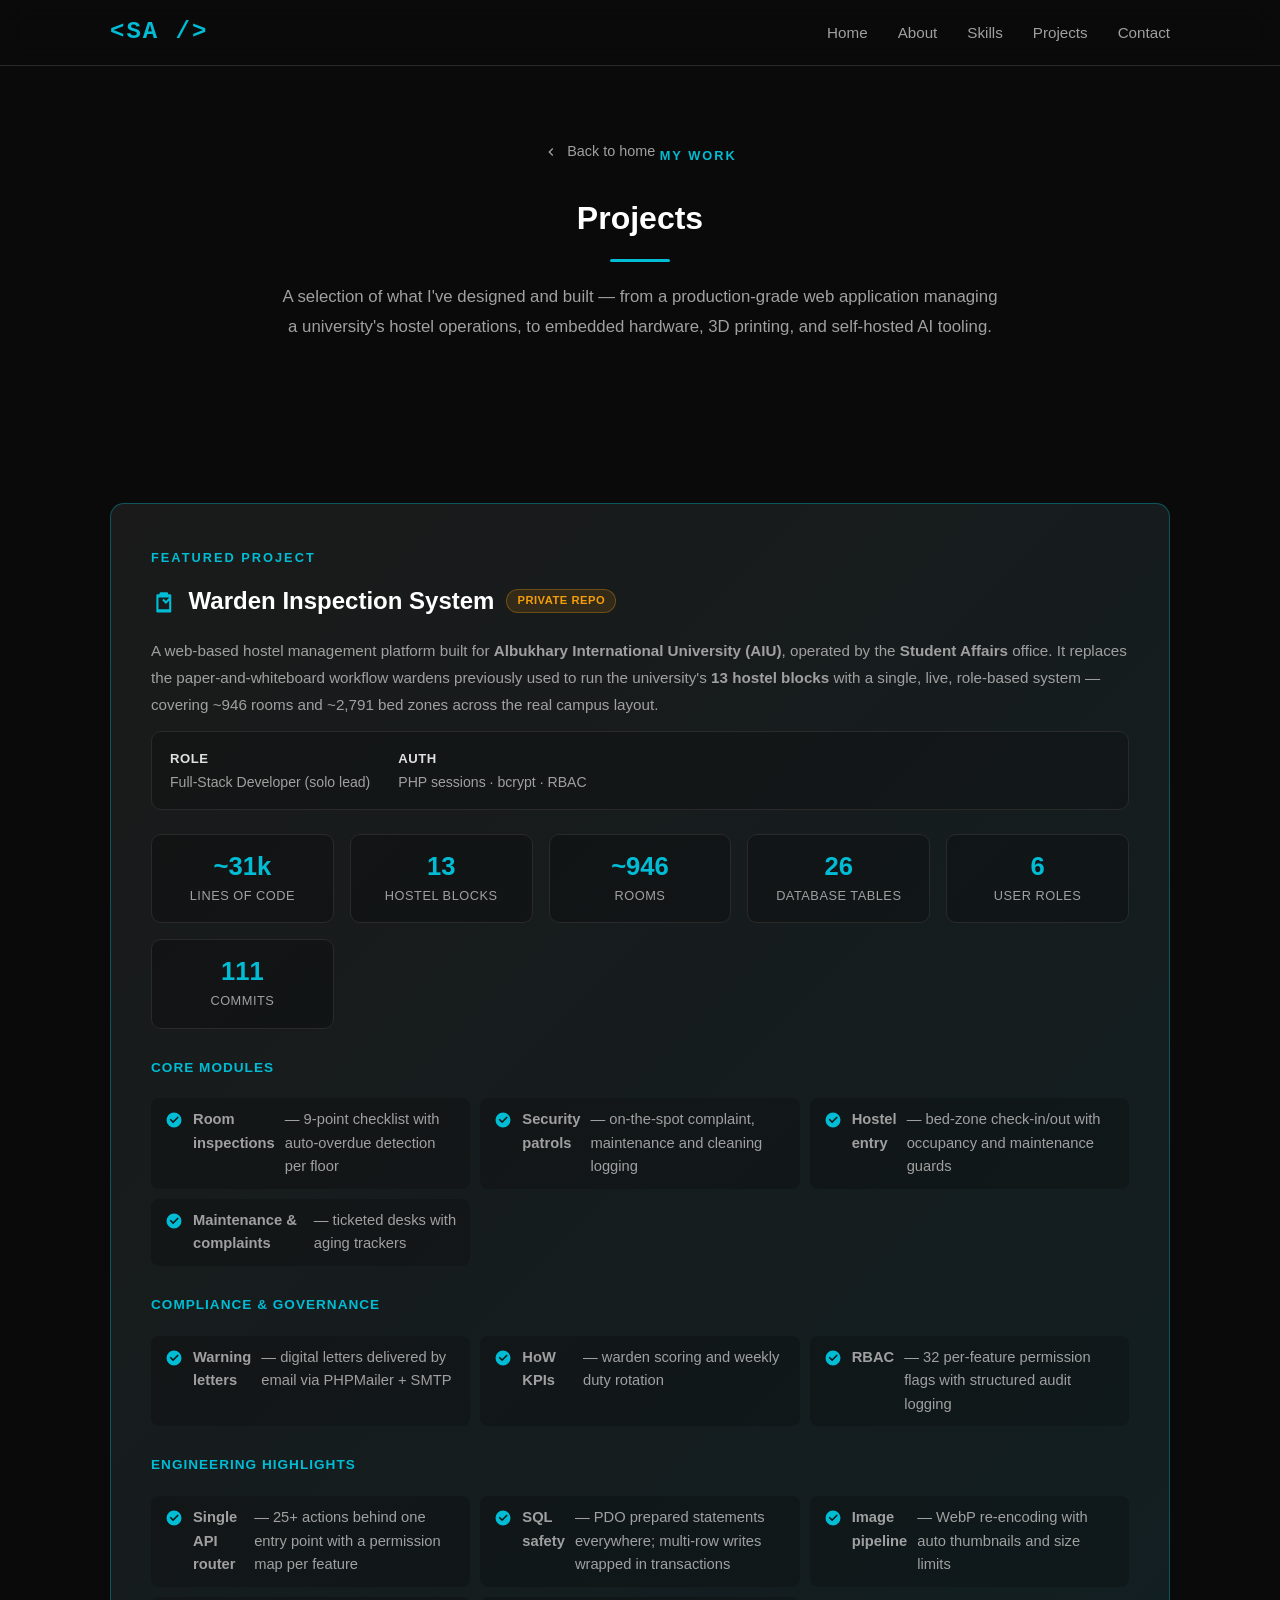
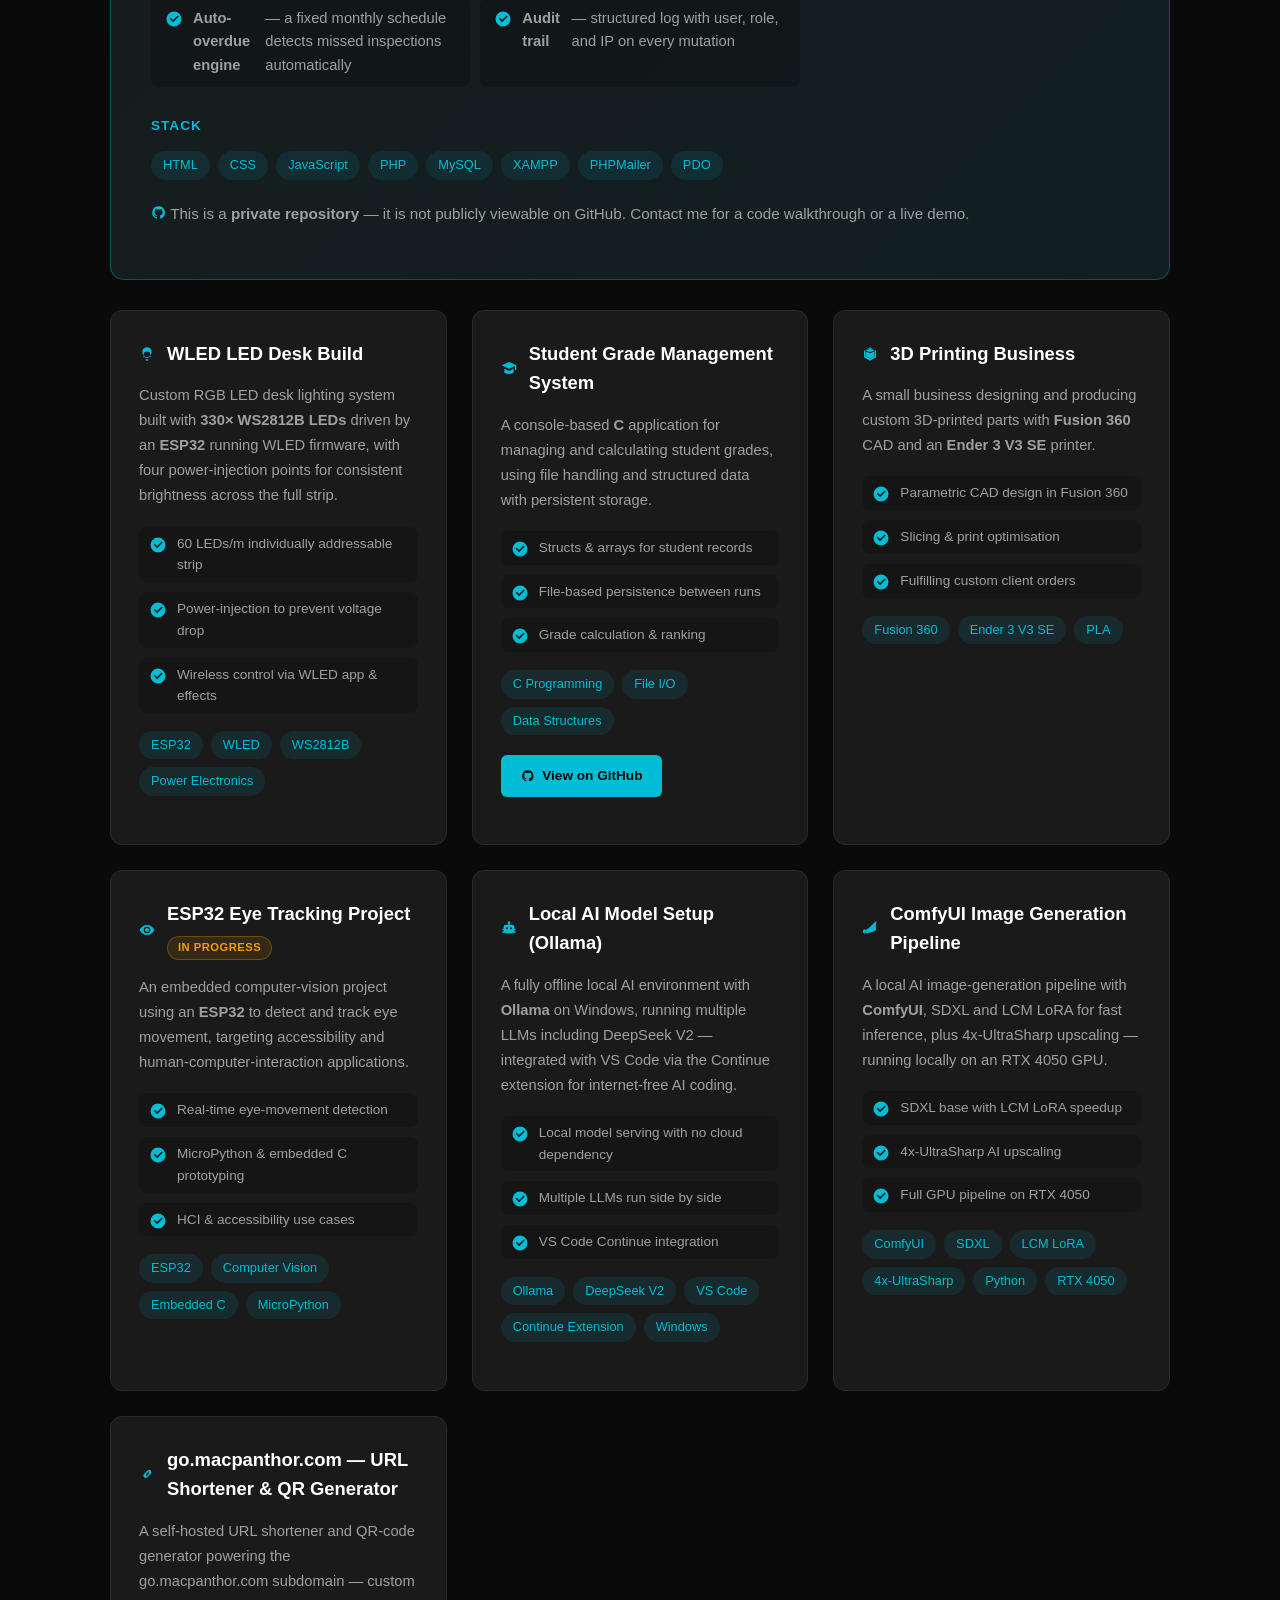
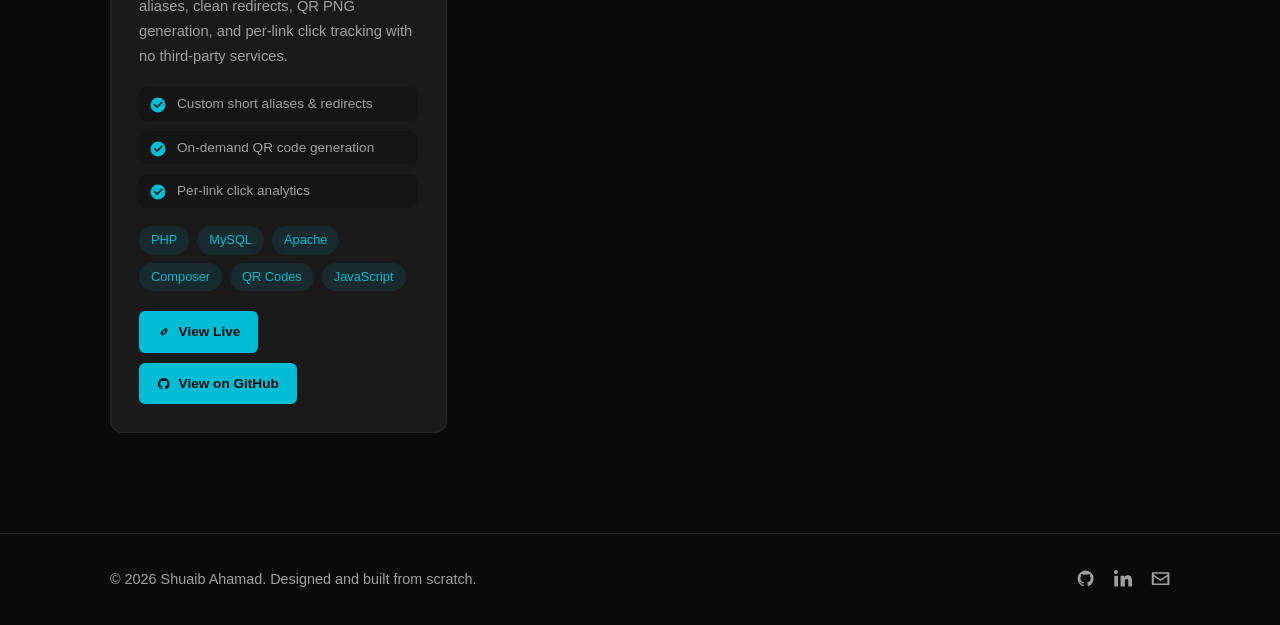
==== commit 73a4546c: "Update footer text to reflect design and development process" ====
--- a/projects.html
+++ b/projects.html
@@ -361,7 +361,7 @@
   <!-- ===== FOOTER ===== -->
   <footer>
     <div class="container">
-      <p>&copy; 2026 Shuaib Ahamad. Built with <svg class="icon" style="color:#00bcd4;"><use href="#i-heart"/></svg></p>
+      <p>&copy; 2026 Shuaib Ahamad. Designed and built from scratch.</p>
       <div class="footer-socials">
         <a href="https://github.com/macpanthor" target="_blank" aria-label="GitHub"><svg class="icon" aria-hidden="true"><use href="#i-github"/></svg><span class="sr-only">GitHub</span></a>
         <a href="https://www.linkedin.com/in/shuaibahamad" target="_blank" aria-label="LinkedIn"><svg class="icon" aria-hidden="true"><use href="#i-linkedin"/></svg><span class="sr-only">LinkedIn</span></a>
